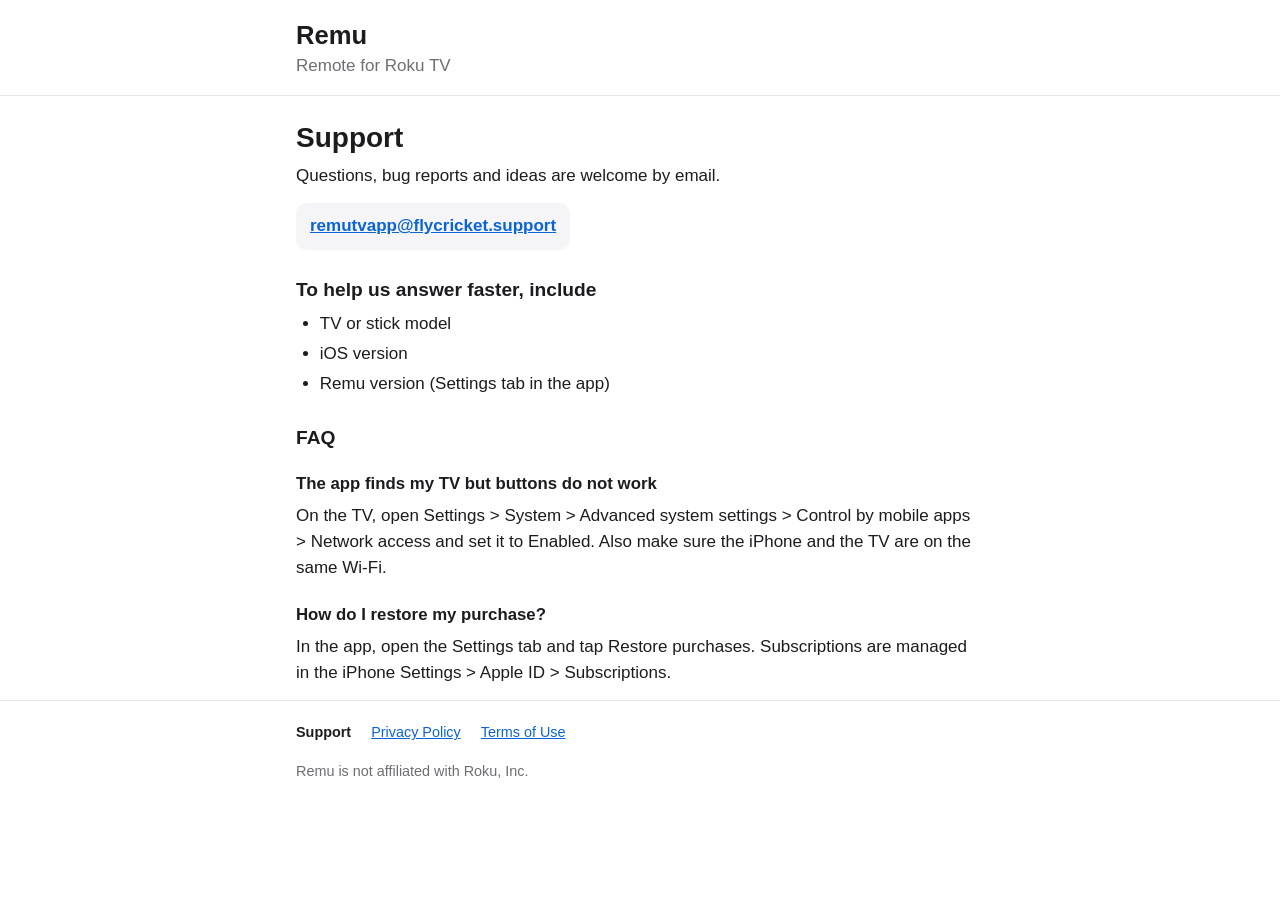
==== index.html @ afaa451e "Add Remu support, privacy and terms pages Static HTML + one stylesheet for GitHub Pages: no JS, no e" ====
<!DOCTYPE html>
<html lang="en">
<head>
<meta charset="utf-8">
<meta name="viewport" content="width=device-width, initial-scale=1">
<title>Remu - Support</title>
<link rel="stylesheet" href="style.css">
</head>
<body>
<header class="site-header">
  <div class="wrap">
    <p class="app-name"><a href="index.html">Remu</a></p>
    <p class="app-subtitle">Remote for Roku TV</p>
  </div>
</header>

<main class="wrap">
  <h1>Support</h1>
  <p>Questions, bug reports and ideas are welcome by email.</p>
  <p><a class="email" href="mailto:remutvapp@flycricket.support">remutvapp@flycricket.support</a></p>

  <h2>To help us answer faster, include</h2>
  <ul>
    <li>TV or stick model</li>
    <li>iOS version</li>
    <li>Remu version (Settings tab in the app)</li>
  </ul>

  <h2>FAQ</h2>

  <h3>The app finds my TV but buttons do not work</h3>
  <p>On the TV, open Settings &gt; System &gt; Advanced system settings &gt; Control by mobile apps &gt; Network access and set it to Enabled. Also make sure the iPhone and the TV are on the same Wi-Fi.</p>

  <h3>How do I restore my purchase?</h3>
  <p>In the app, open the Settings tab and tap Restore purchases. Subscriptions are managed in the iPhone Settings &gt; Apple ID &gt; Subscriptions.</p>
</main>

<footer class="site-footer">
  <div class="wrap">
    <nav>
      <a href="index.html" aria-current="page">Support</a>
      <a href="privacy.html">Privacy Policy</a>
      <a href="terms.html">Terms of Use</a>
    </nav>
    <p>Remu is not affiliated with Roku, Inc.</p>
  </div>
</footer>
</body>
</html>
---- style.css ----
:root {
  color-scheme: light dark;
  --bg: #ffffff;
  --fg: #1c1c1e;
  --muted: #6e6e73;
  --border: #e5e5ea;
  --link: #0a64d6;
  --surface: #f5f5f7;
}

@media (prefers-color-scheme: dark) {
  :root {
    --bg: #111113;
    --fg: #f2f2f7;
    --muted: #a1a1a6;
    --border: #2c2c2e;
    --link: #5aa9ff;
    --surface: #1c1c1e;
  }
}

* {
  box-sizing: border-box;
}

html {
  -webkit-text-size-adjust: 100%;
  text-size-adjust: 100%;
}

body {
  margin: 0;
  background: var(--bg);
  color: var(--fg);
  font-family: -apple-system, BlinkMacSystemFont, "Segoe UI", Roboto, "Helvetica Neue", Arial, sans-serif;
  font-size: 17px;
  line-height: 1.55;
  overflow-wrap: break-word;
}

.wrap {
  max-width: 720px;
  margin: 0 auto;
  padding: 0 16px;
}

a {
  color: var(--link);
}

.site-header {
  border-bottom: 1px solid var(--border);
  padding: 20px 0 16px;
}

.app-name {
  margin: 0;
  font-size: 1.6rem;
  font-weight: 700;
  line-height: 1.2;
}

.app-name a {
  color: inherit;
  text-decoration: none;
}

.app-subtitle {
  margin: 2px 0 0;
  color: var(--muted);
}

main {
  padding: 8px 0 32px;
}

h1 {
  font-size: 1.75rem;
  line-height: 1.25;
  margin: 24px 0 8px;
}

h2 {
  font-size: 1.2rem;
  line-height: 1.3;
  margin: 28px 0 8px;
}

h3 {
  font-size: 1.05rem;
  margin: 20px 0 6px;
}

p,
ul {
  margin: 0 0 14px;
}

ul {
  padding-left: 1.4em;
}

li {
  margin-bottom: 4px;
}

.updated {
  color: var(--muted);
}

.email {
  display: inline-block;
  padding: 10px 14px;
  border-radius: 10px;
  background: var(--surface);
  font-weight: 600;
}

.site-footer {
  border-top: 1px solid var(--border);
  padding: 20px 0 32px;
  color: var(--muted);
  font-size: 0.9rem;
}

.site-footer nav a {
  margin-right: 16px;
  display: inline-block;
  margin-bottom: 6px;
}

.site-footer nav a[aria-current="page"] {
  color: var(--fg);
  text-decoration: none;
  font-weight: 600;
}

.site-footer p {
  margin: 10px 0 0;
}
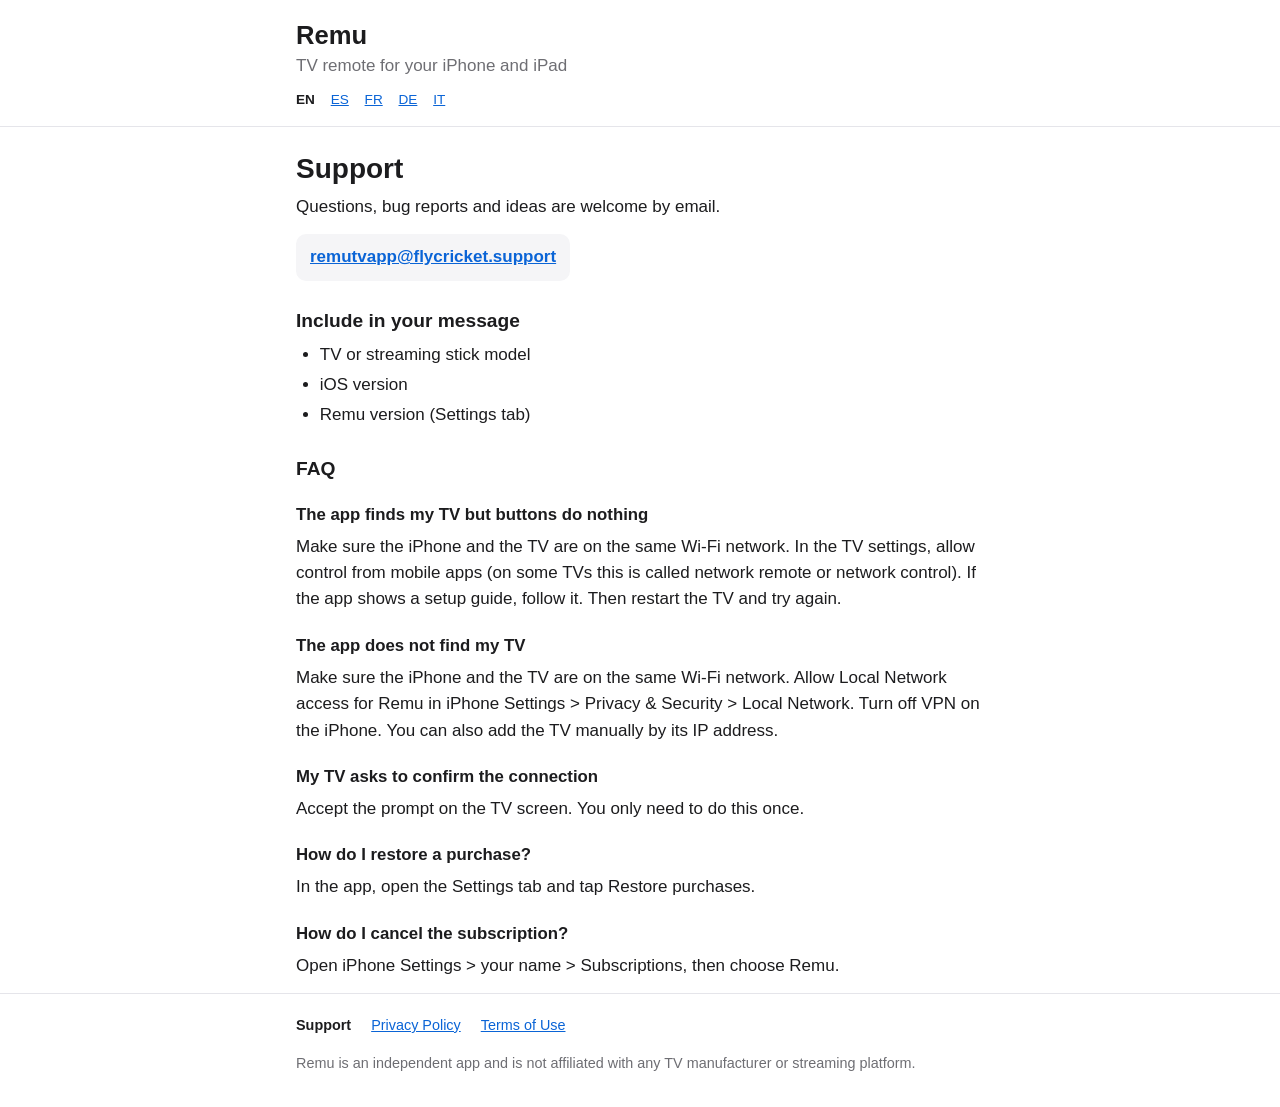
==== commit d6083270: "Make pages brand-neutral, add subscription terms and localized support - Replace TV-brand subtitle a" ====
--- a/index.html
+++ b/index.html
@@ -10,7 +10,14 @@
 <header class="site-header">
   <div class="wrap">
     <p class="app-name"><a href="index.html">Remu</a></p>
-    <p class="app-subtitle">Remote for Roku TV</p>
+    <p class="app-subtitle">TV remote for your iPhone and iPad</p>
+    <nav class="lang" aria-label="Language">
+      <a href="index.html" lang="en" aria-current="page">EN</a>
+      <a href="es/index.html" lang="es">ES</a>
+      <a href="fr/index.html" lang="fr">FR</a>
+      <a href="de/index.html" lang="de">DE</a>
+      <a href="it/index.html" lang="it">IT</a>
+    </nav>
   </div>
 </header>
 
@@ -19,20 +26,29 @@
   <p>Questions, bug reports and ideas are welcome by email.</p>
   <p><a class="email" href="mailto:remutvapp@flycricket.support">remutvapp@flycricket.support</a></p>
 
-  <h2>To help us answer faster, include</h2>
+  <h2>Include in your message</h2>
   <ul>
-    <li>TV or stick model</li>
+    <li>TV or streaming stick model</li>
     <li>iOS version</li>
-    <li>Remu version (Settings tab in the app)</li>
+    <li>Remu version (Settings tab)</li>
   </ul>
 
   <h2>FAQ</h2>
 
-  <h3>The app finds my TV but buttons do not work</h3>
-  <p>On the TV, open Settings &gt; System &gt; Advanced system settings &gt; Control by mobile apps &gt; Network access and set it to Enabled. Also make sure the iPhone and the TV are on the same Wi-Fi.</p>
+  <h3>The app finds my TV but buttons do nothing</h3>
+  <p>Make sure the iPhone and the TV are on the same Wi-Fi network. In the TV settings, allow control from mobile apps (on some TVs this is called network remote or network control). If the app shows a setup guide, follow it. Then restart the TV and try again.</p>
 
-  <h3>How do I restore my purchase?</h3>
-  <p>In the app, open the Settings tab and tap Restore purchases. Subscriptions are managed in the iPhone Settings &gt; Apple ID &gt; Subscriptions.</p>
+  <h3>The app does not find my TV</h3>
+  <p>Make sure the iPhone and the TV are on the same Wi-Fi network. Allow Local Network access for Remu in iPhone Settings &gt; Privacy &amp; Security &gt; Local Network. Turn off VPN on the iPhone. You can also add the TV manually by its IP address.</p>
+
+  <h3>My TV asks to confirm the connection</h3>
+  <p>Accept the prompt on the TV screen. You only need to do this once.</p>
+
+  <h3>How do I restore a purchase?</h3>
+  <p>In the app, open the Settings tab and tap Restore purchases.</p>
+
+  <h3>How do I cancel the subscription?</h3>
+  <p>Open iPhone Settings &gt; your name &gt; Subscriptions, then choose Remu.</p>
 </main>
 
 <footer class="site-footer">
@@ -42,7 +58,7 @@
       <a href="privacy.html">Privacy Policy</a>
       <a href="terms.html">Terms of Use</a>
     </nav>
-    <p>Remu is not affiliated with Roku, Inc.</p>
+    <p>Remu is an independent app and is not affiliated with any TV manufacturer or streaming platform.</p>
   </div>
 </footer>
 </body>
--- a/style.css
+++ b/style.css
@@ -138,3 +138,18 @@
 .site-footer p {
   margin: 10px 0 0;
 }
+
+.lang {
+  margin-top: 10px;
+  font-size: 0.85rem;
+}
+
+.lang a {
+  margin-right: 12px;
+}
+
+.lang a[aria-current="page"] {
+  color: var(--fg);
+  text-decoration: none;
+  font-weight: 600;
+}
